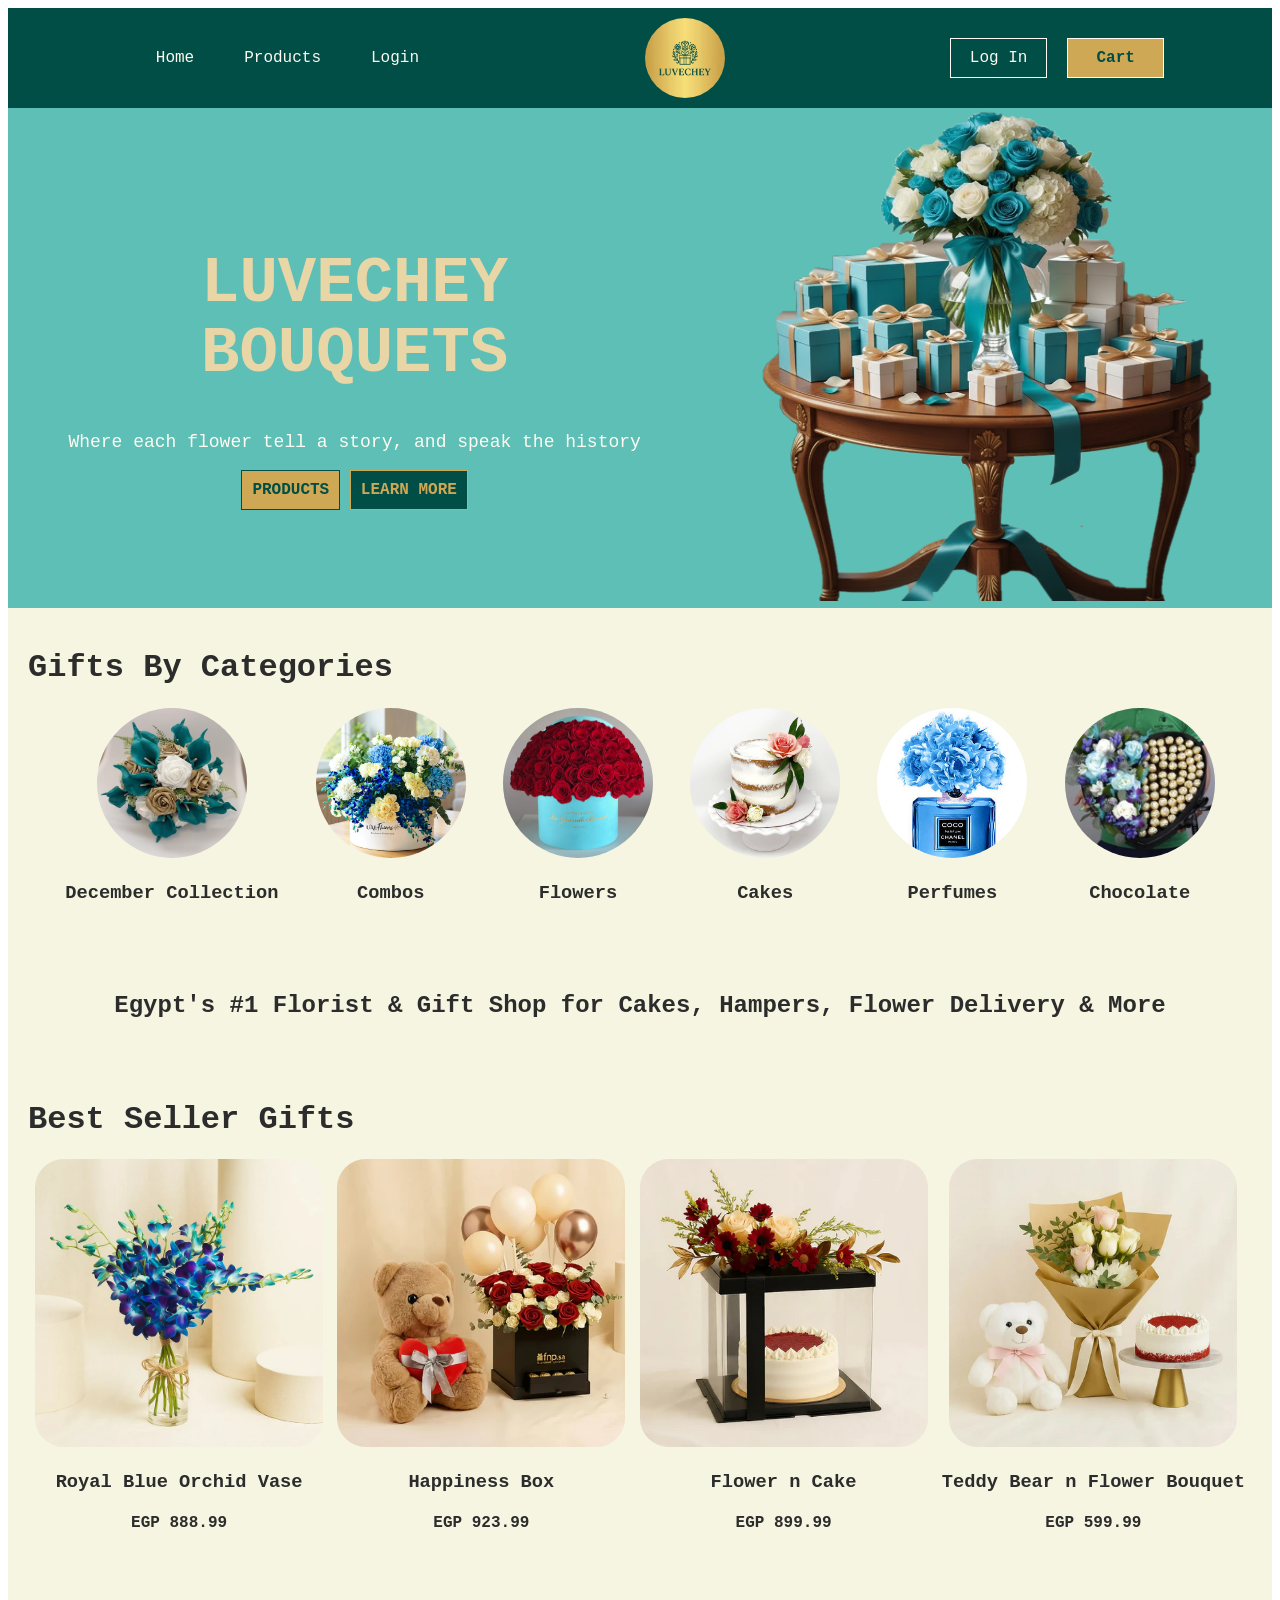
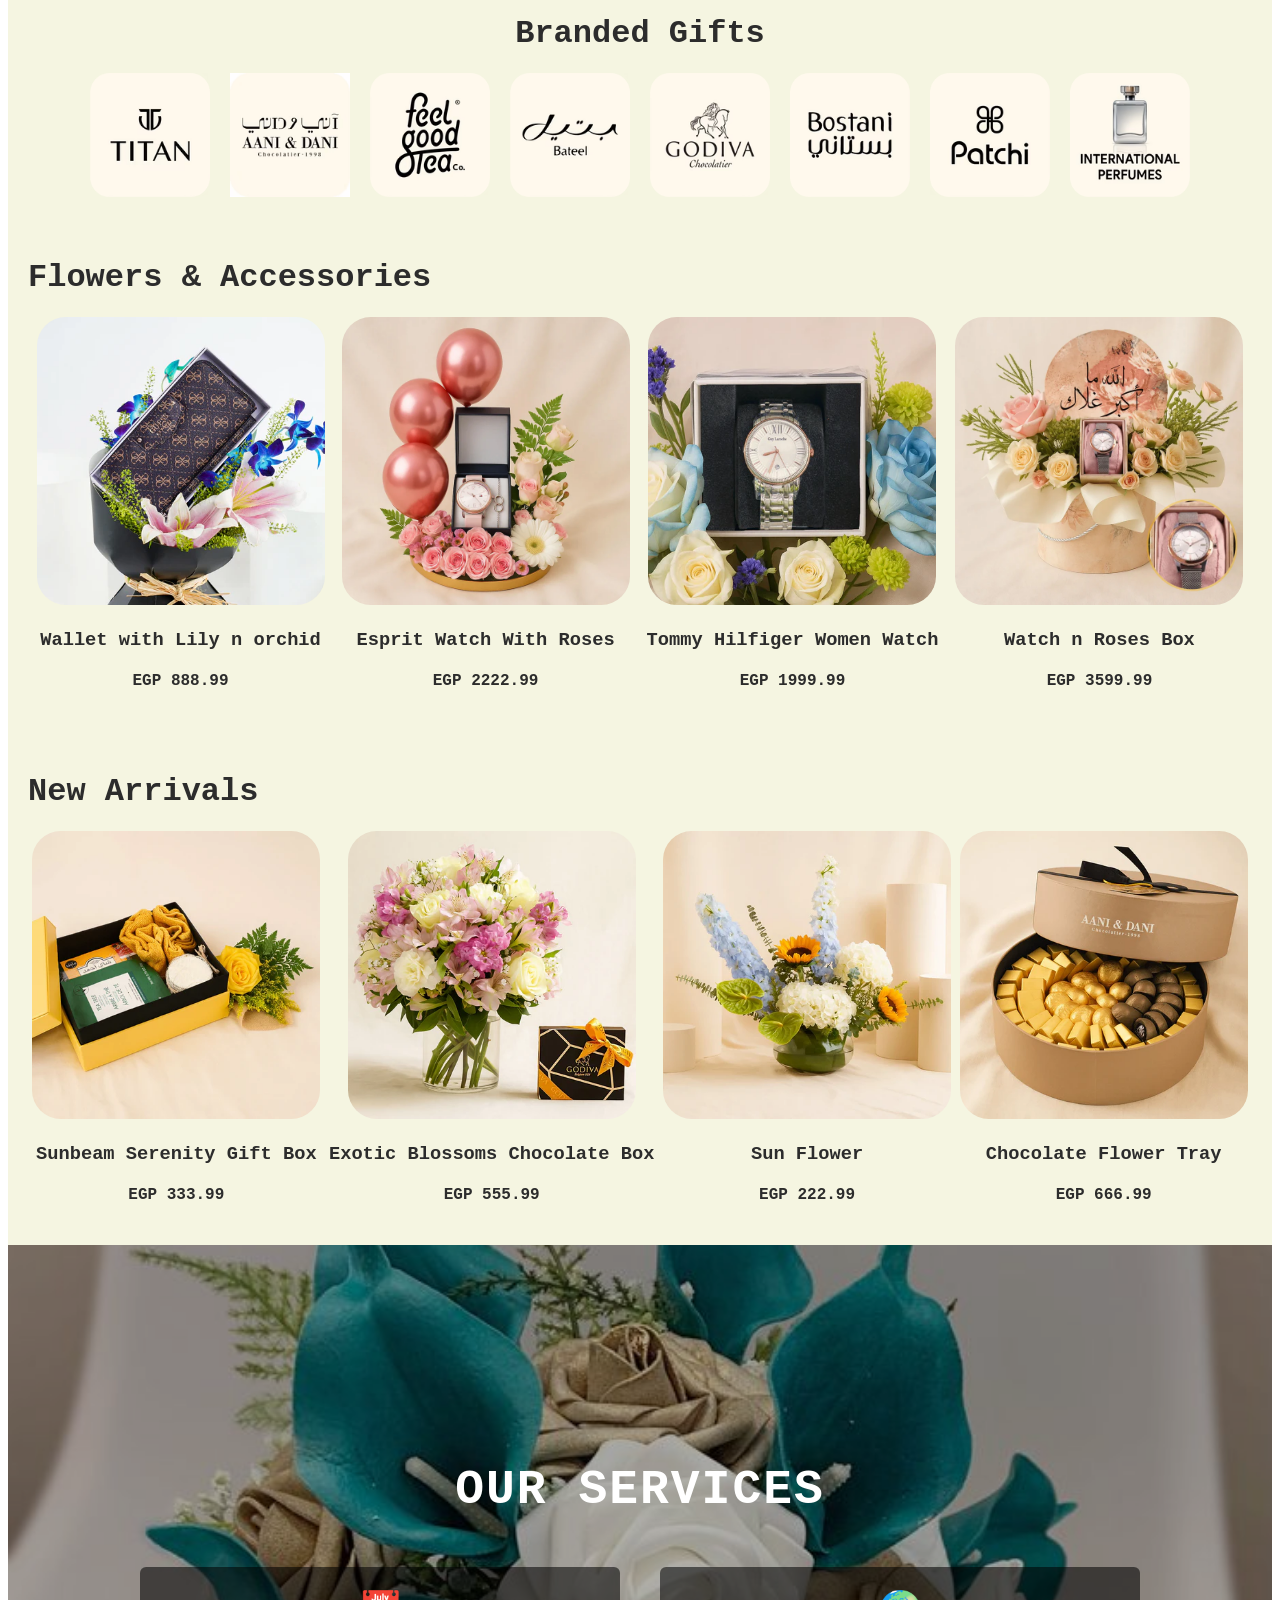
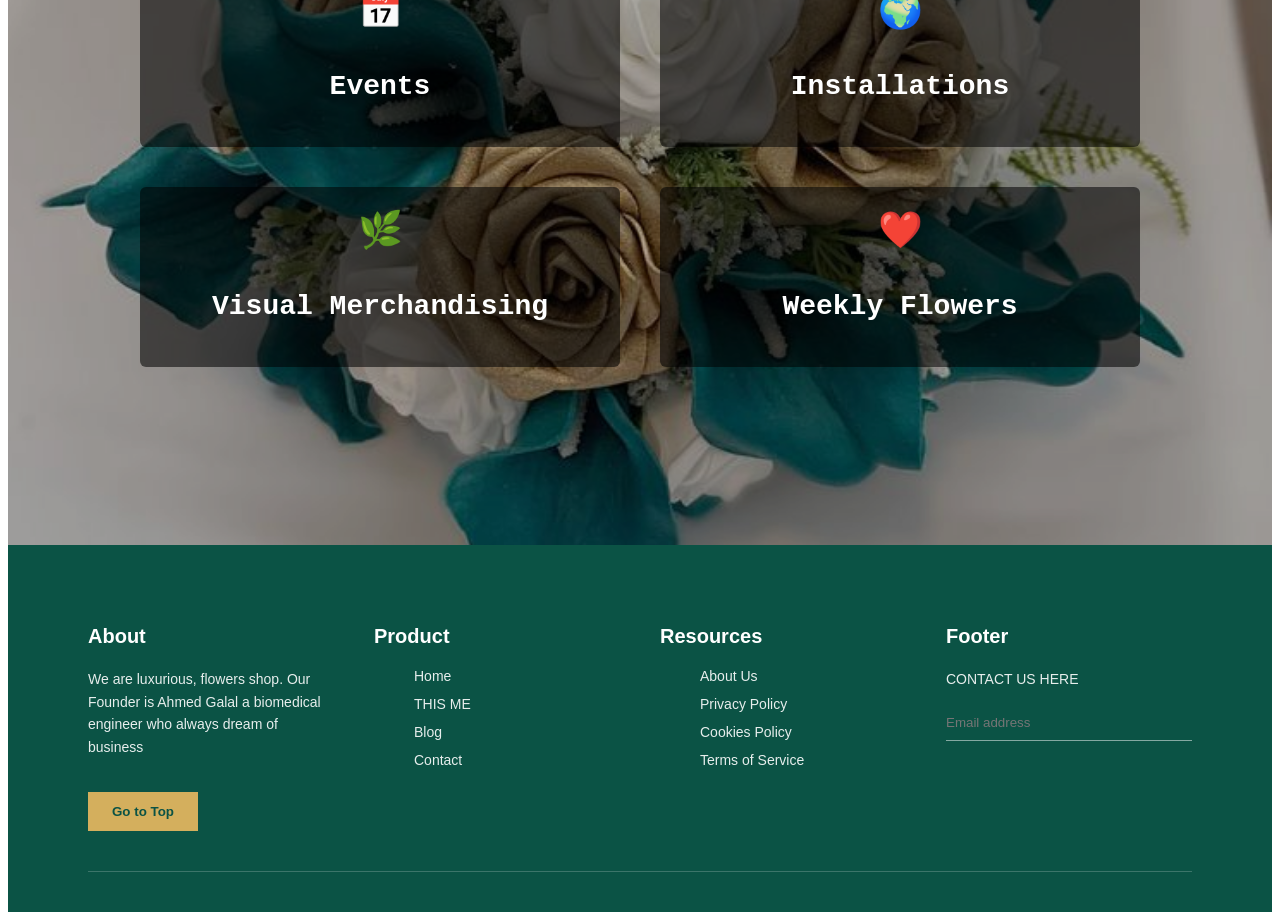
==== index.html @ 708b2d36 "first commit" ====
<!DOCTYPE html>
<html lang="en">

<head>
    <meta charset="UTF-8">
    <meta name="viewport" content="width=device-width, initial-scale=1.0">
    <title>Flowers</title>
    <link rel="stylesheet" href="style.css">
</head>

<body>
    <header>
        <nav>
            <ul>
                <li><a href="./index.html">Home</a></li>
                <li><a href="./products.html">Products</a></li>
                <li><a href="./login.html">Login</a></li>
            </ul>
            <img src="/Assets/logo.png" alt="">
            <div>
                <button class="login" onclick="window.location.href='login.html'">Log In</button>
                <button class="Chart" onclick="window.location.href='cart.html'">Cart</button>

            </div>
        </nav>
    </header>
    <main>
        <div class="hero">
            <div class="heroLeft">
                <h1>LUVECHEY <br>BOUQUETS</h1>
                <p>Where each flower tell a story, and speak the history</p>
                <button class="productsButton">PRODUCTS</button>
                <button class="learnMore">LEARN MORE</button>
            </div>
            <div>
                <img src="./Assets/heroTable.png" alt="">
            </div>
        </div>
        <div class="Categories">
            <div>
                <h1>Gifts By Categories</h1>
            </div>
            <div class="giftsCategories">
                <div>
                    <img src="./Assets/collection1.jpg" alt="">
                    <h3>December Collection</h3>
                </div>
                <div>
                    <img src="./Assets/collection2.webp" alt="">
                    <h3>Combos</h3>
                </div>
                <div>
                    <img src="./Assets/collection3.webp" alt="">
                    <h3>Flowers</h3>
                </div>
                <div>
                    <img src="./Assets/collection4.jpg" alt="">
                    <h3>Cakes</h3>
                </div>
                <div>
                    <img src="./Assets/collection5.jpg" alt="">
                    <h3>Perfumes</h3>
                </div>
                <div>
                    <img src="./Assets/collection6.webp" alt="">
                    <h3>Chocolate</h3>
                </div>
            </div>
            <div>
                <h2 style="text-align: center; padding-top: 50px;"> Egypt's #1 Florist & Gift Shop for Cakes, Hampers,
                    Flower Delivery & More </h2>
            </div>
        </div>
        <div class="Categories">
            <div>
                <h1>Best Seller Gifts</h1>
            </div>
            <div class="bestSellerCategories">
                <div>
                    <img src="./Assets/bestSeller1.jpg" alt="">
                    <h3>Royal Blue Orchid Vase</h3>
                    <h4>EGP 888.99</h4>
                </div>
                <div>
                    <img src="./Assets/bestSeller2.jpg" alt="">
                    <h3>Happiness Box</h3>
                    <h4>EGP 923.99</h4>
                </div>
                <div>
                    <img src="./Assets/bestSeller3.webp" alt="">
                    <h3>Flower n Cake </h3>
                    <h4>EGP 899.99</h4>
                </div>
                <div>
                    <img src="./Assets/bestSeller4.webp" alt="">
                    <h3>Teddy Bear n Flower Bouquet</h3>
                    <h4>EGP 599.99</h4>
                </div>
            </div>
        </div>
        <div class="Categories">
            <div>
                <h1 style="text-align: center;">Branded Gifts</h1>
            </div>
            <div class="brandCategories">
                <img src="./Assets/brand1.avif" alt="">
                <img src="./Assets/brand2.avif" alt="">
                <img src="./Assets/brand3.avif" alt="">
                <img src="./Assets/brand4.avif" alt="">
                <img src="./Assets/brand5.avif" alt="">
                <img src="./Assets/brand6.avif" alt="">
                <img src="./Assets/brand7.avif" alt="">
                <img src="./Assets/brand8.avif" alt="">

            </div>
        </div>
        <div class="Categories">
            <div>
                <h1>Flowers & Accessories</h1>
            </div>
            <div class="Accessories">
                <div>
                    <img src="./Assets/flowers1.webp" alt="">
                    <h3>Wallet with Lily n orchid </h3>
                    <h4>EGP 888.99</h4>
                </div>
                <div>
                    <img src="./Assets/flowers2.webp" alt="">
                    <h3>Esprit Watch With Roses</h3>
                    <h4>EGP 2222.99</h4>
                </div>
                <div>
                    <img src="./Assets/flowers3.webp" alt="">
                    <h3>Tommy Hilfiger Women Watch</h3>
                    <h4>EGP 1999.99</h4>
                </div>
                <div>
                    <img src="./Assets/flowers4.webp" alt="">
                    <h3> Watch n Roses Box</h3>
                    <h4>EGP 3599.99</h4>
                </div>
            </div>
        </div>
        <div class="Categories">
            <div>
                <h1>New Arrivals</h1>
            </div>
            <div class="Arrivals">
                <div>
                    <img src="./Assets/arrivals1.webp" alt="">
                    <h3>Sunbeam Serenity Gift Box </h3>
                    <h4>EGP 333.99</h4>
                </div>
                <div>
                    <img src="./Assets/arrivals2.webp" alt="">
                    <h3>Exotic Blossoms Chocolate Box</h3>
                    <h4>EGP 555.99</h4>
                </div>
                <div>
                    <img src="./Assets/arrivals3.webp" alt="">
                    <h3>Sun Flower</h3>
                    <h4>EGP 222.99</h4>
                </div>
                <div>
                    <img src="./Assets/arrivals4.webp" alt="">
                    <h3> Chocolate Flower Tray</h3>
                    <h4>EGP 666.99</h4>
                </div>
            </div>
        </div>
        <section class="services">
            <div class="overlay"></div>

            <div class="content">
                <h1 class="section-title">OUR SERVICES</h1>

                <div class="grid">
                    <div class="card">
                        <div class="icon">📅</div>
                        <h2>Events</h2>
                    </div>

                    <div class="card">
                        <div class="icon">🌍</div>
                        <h2>Installations</h2>
                    </div>

                    <div class="card">
                        <div class="icon">🌿</div>
                        <h2>Visual Merchandising</h2>
                    </div>

                    <div class="card">
                        <div class="icon">❤️</div>
                        <h2>Weekly Flowers</h2>
                    </div>
                </div>
            </div>
        </section>


    </main>
   <footer class="footer">
    <div class="footer-container">

        <div class="footer-col">
            <h3>About</h3>
            <p>
                We are luxurious, flowers shop. Our Founder is Ahmed Galal a biomedical engineer who always dream of business
            </p>
            <button class="footer-btn" onclick="window.location.href='index.html'">Go to Top</button>
        </div>

        <div class="footer-col">
            <h3>Product</h3>
            <ul>
                <li>Home</li>
                <li>THIS ME</li>
                <li>Blog</li>
                <li>Contact</li>
            </ul>
        </div>

        <div class="footer-col">
            <h3>Resources</h3>
            <ul>
                <li>About Us</li>
                <li>Privacy Policy</li>
                <li>Cookies Policy</li>
                <li>Terms of Service</li>
            </ul>
        </div>

        <div class="footer-col">
            <h3>Footer</h3>
            <p>CONTACT US HERE</p>
            <input type="email" placeholder="Email address">
        </div>

    </div>

    <div class="footer-bottom"></div>
</footer>

 

</body>

</html>
---- style.css ----
body
{
    font-family: 'Courier New', Courier, monospace;
}
nav 
{
    background-color: #004E45;
    display: flex;
    justify-content: space-around;
    align-items: center;
   

}
nav ul
{
    list-style: none;
    color: #FDFBF2;
    display: flex;
    justify-content: flex-start;
   gap: 50px;
}
nav ul a
{
    text-decoration: none;
    color: #FDFBF2;
    display: flex;
    justify-content: flex-start;
   gap: 50px;
}
nav img 
{   
    width:  100px;
    height: 100px;
    border-radius: 50%;
    padding: 10px;  
    
}
nav div{
    display: flex;
    gap: 20px;
}
.login
{
    all: unset;
    background-color: transparent;
    color: #FDFBF2;
    border: 1px solid #FDFBF2;
    padding: 10px;
    width: 75px;
    text-align: center;
}
.Chart
{
    all: unset;
    background-color: #CFA855;
    color: #004E45;
    border: 1px solid #FDFBF2;
    padding: 10px;
    width: 75px;
    text-align: center;
    font-weight: bold;
}
.hero
{
    height: 500px;
    background-color: #5DBFB6;
    display: flex;
    justify-content: space-around;
    align-items: center;
}
.hero img
{
    height: 490px;
    width: 450px;
}
.heroLeft
{
    text-align: center;
}
.heroLeft h1
{
    font-size: 64px;
    color: #E8D6A6;  /*edit this coloooooooooooooooooooooooooor*/
    line-height: 1.1;
   
    
}
.heroLeft p
{
    font-size: 18px;
    color: #FDFBF2;
    
    
}
.productsButton
{
    all: unset;
    background-color: #CFA855;
    color: #004E45;
    border: 1px solid #004E45;
    padding: 10px;
    text-align: center;
    font-weight: bold;
}
.learnMore
{
    all: unset;
    background-color: #004E45;
    color: #CFA855;
    border: 1px solid #CFA855;
    padding: 10px;
    text-align: center;
    font-weight: bold;
}
.Categories
{
    background-color: rgb(245, 245, 225);
    /* height: 500px; */
    color: #2C2C2C;
    padding: 20px;
}
.giftsCategories
{
    display: flex;
    justify-content: space-evenly;
    align-items: center;
    text-align: center;
}
.giftsCategories img
{
    width: 150px;
    height: 150px;
    border-radius: 50%;
}
.bestSellerCategories 
{
     display: flex;
    justify-content: space-around;
    align-items: center;
    text-align: center;  
}
.bestSellerCategories img
{
    width: 288px;
    height: 288px;
    border-radius: 10%;
}
.brandCategories
{
    display: flex;
    gap: 20px;
    justify-content: center;
    align-items: center;
    
}
.brandCategories img
{

    width: 120px;
    height: 124px;
    
}
.Accessories
{
     display: flex;
    justify-content: space-around;
    align-items: center;
    text-align: center;  
}
.Accessories img
{
    width: 288px;
    height: 288px;
    border-radius: 10%;
}
.Arrivals
{
     display: flex;
    justify-content: space-around;
    align-items: center;
    text-align: center;  
}
.Arrivals img
{
    width: 288px;
    height: 288px;
    border-radius: 10%;
}

/* LOGIN PAGE */
.loginPage {
    min-height: calc(100vh - 120px);
    display: flex;
    justify-content: center;
    align-items: center;
    background-color: rgb(245, 245, 225);
}

.loginCard {
    background-color: #FDFBF2;
    width: 350px;
    padding: 40px;
    border-radius: 15px;
    text-align: center;
    box-shadow: 0 10px 25px rgba(0, 0, 0, 0.15);
}

.loginCard h1 {
    color: #004E45;
    margin-bottom: 10px;
}

.loginCard p {
    color: #2C2C2C;
    margin-bottom: 30px;
}

.loginCard form {
    display: flex;
    flex-direction: column;
    gap: 15px;
}

.loginCard input {
    padding: 12px;
    border-radius: 8px;
    border: 1px solid #ccc;
    font-size: 16px;
}

.loginCard input:focus {
    outline: none;
    border-color: #004E45;
}

.loginCard span {
    display: block;
    margin-top: 20px;
    font-size: 14px;
}

.loginCard a {
    color: #004E45;
    text-decoration: none;
    font-weight: bold;
}

:root{
    
    --textColor: #1b2741;

    --sectionBack: #f7f6f9;
}
*{
    
    box-sizing: border-box;
    
}
body
{
    font-family: 'Courier New', Courier, monospace;
    background-color: 
    var(--bodyBack);
    min-height: 100vh;
}
.container{
    width: 80vw;
    height:80vh;
    display: flex;
    flex-direction: column;
    justify-content: space-around;
    text-align: center;
    margin-left: 50px;
}
.header{
    width: 100%;
    text-align: center;
}
.header h1{
    font-size: 4em;
    text-transform: uppercase;
    color: var(--textColor);
}
.products{
    width: 100%;
    align-self: center;
    height: 70%;
    display: flex;
    justify-content: center;
    flex-wrap: wrap;
    gap: 40px;
}
.product{
    position: relative;
    background-color: var(--sectionBack);
    width: 300px;
    height: 100%;
    box-shadow: 0 5px 20px rgba(0, 0, 0, .3);
    display: flex;
    flex-direction: column;
    justify-content: space-between;
    padding: 20px 20px 40px;
    border-radius: 10px;
    transition: .3s;
}
.product:hover{
    transform: translateY(-15px);
    box-shadow: 0 5px 10px rgba(0, 0, 0, .2);
}
.image{
    width:100%;
    height: 60%;
    display: grid;
    place-content: center;
}
.image img{
    width: 240px;
}
.namePrice{
    width: 100%;
    display: flex;
    justify-content: space-between;
}
.namePrice h3{
    font-size: 2em;
    text-transform: capitalize;
    color: var(--textColor);
}
.namePrice span{
    font-size: 1.5em;
    color: var(--starColor);
}
.product p{
    font-size: 18px;
    line-height: 25px;
}
.stars svg{
    font-size: 1.3em;
    color: var(--starColor);
}
.bay{
    position: absolute;
    bottom: 20px;
    right: 20px;
}
.bay button{
    padding: 10px 20px;
    border-radius: 7px;
    border: none;
    background-color: var(--textColor);
    color: var(--sectionBack);
    font-size: 18px;
    text-transform: capitalize;
    cursor: pointer;
    transition: .5s;
}
.bay button:hover{
    transform: scale(1.1);
}

.services {
    position: relative;
    min-height: 100vh;
    background-image: url("./Assets/collection1.jpg");
    background-size: cover;
    background-position: center;
    display: flex;
    align-items: center;
    justify-content: center;
}
.overlay {
    position: absolute;
    inset: 0;
    background: rgba(0, 0, 0, 0.3);
}

.content {
    position: relative;
    text-align: center;
    width: 100%;
}

.section-title {
    color: #ffffff;
    font-size: 48px;
    font-weight: 700;
    letter-spacing: 2px;
    margin-bottom: 50px;
}

.grid {
    display: grid;
    grid-template-columns: repeat(2, 1fr);
    gap: 40px;
    width: 80%;
    max-width: 1000px;
    margin: auto;
}

.card {
    background: rgba(0, 0, 0, 0.55);
    height: 180px;
    display: flex;
    flex-direction: column;
    justify-content: center;
    align-items: center;
    border-radius: 6px;
    color: #fff;
    transition: 0.3s ease;
}

.card:hover {
    background: rgba(0, 0, 0, 0.75);
    transform: translateY(-5px);
}

.icon {
    font-size: 36px;
    margin-bottom: 15px;
}

.card h2 {
    font-size: 28px;
    font-weight: 600;
}

.footer {
    background-color: #0b5345;
    color: #ffffff;
    padding: 60px 80px 40px;
    font-family: Arial, Helvetica, sans-serif;
}

.footer-container {
    display: flex;
    justify-content: space-between;
    gap: 40px;
}

.footer-col {
    flex: 1;
}

.footer-col h3 {
    margin-bottom: 20px;
    font-size: 20px;
}

.footer-col p {
    font-size: 14px;
    line-height: 1.6;
    opacity: 0.9;
}

.footer-col ul {
    list-style: none;
}

.footer-col ul li {
    margin-bottom: 12px;
    font-size: 14px;
    cursor: pointer;
    opacity: 0.9;
}

.footer-col ul li:hover {
    text-decoration: underline;
}

.footer-btn {
    margin-top: 20px;
    background-color: #d4af5d;
    color: #0b5345;
    border: none;
    padding: 12px 24px;
    font-weight: bold;
    cursor: pointer;
}

.footer-col input {
    background: transparent;
    border: none;
    border-bottom: 1px solid rgba(255, 255, 255, 0.5);
    padding: 10px 0;
    width: 100%;
    color: #fff;
    outline: none;
}

.footer-bottom {
    margin-top: 40px;
    height: 1px;
    background-color: rgba(255, 255, 255, 0.2);
}
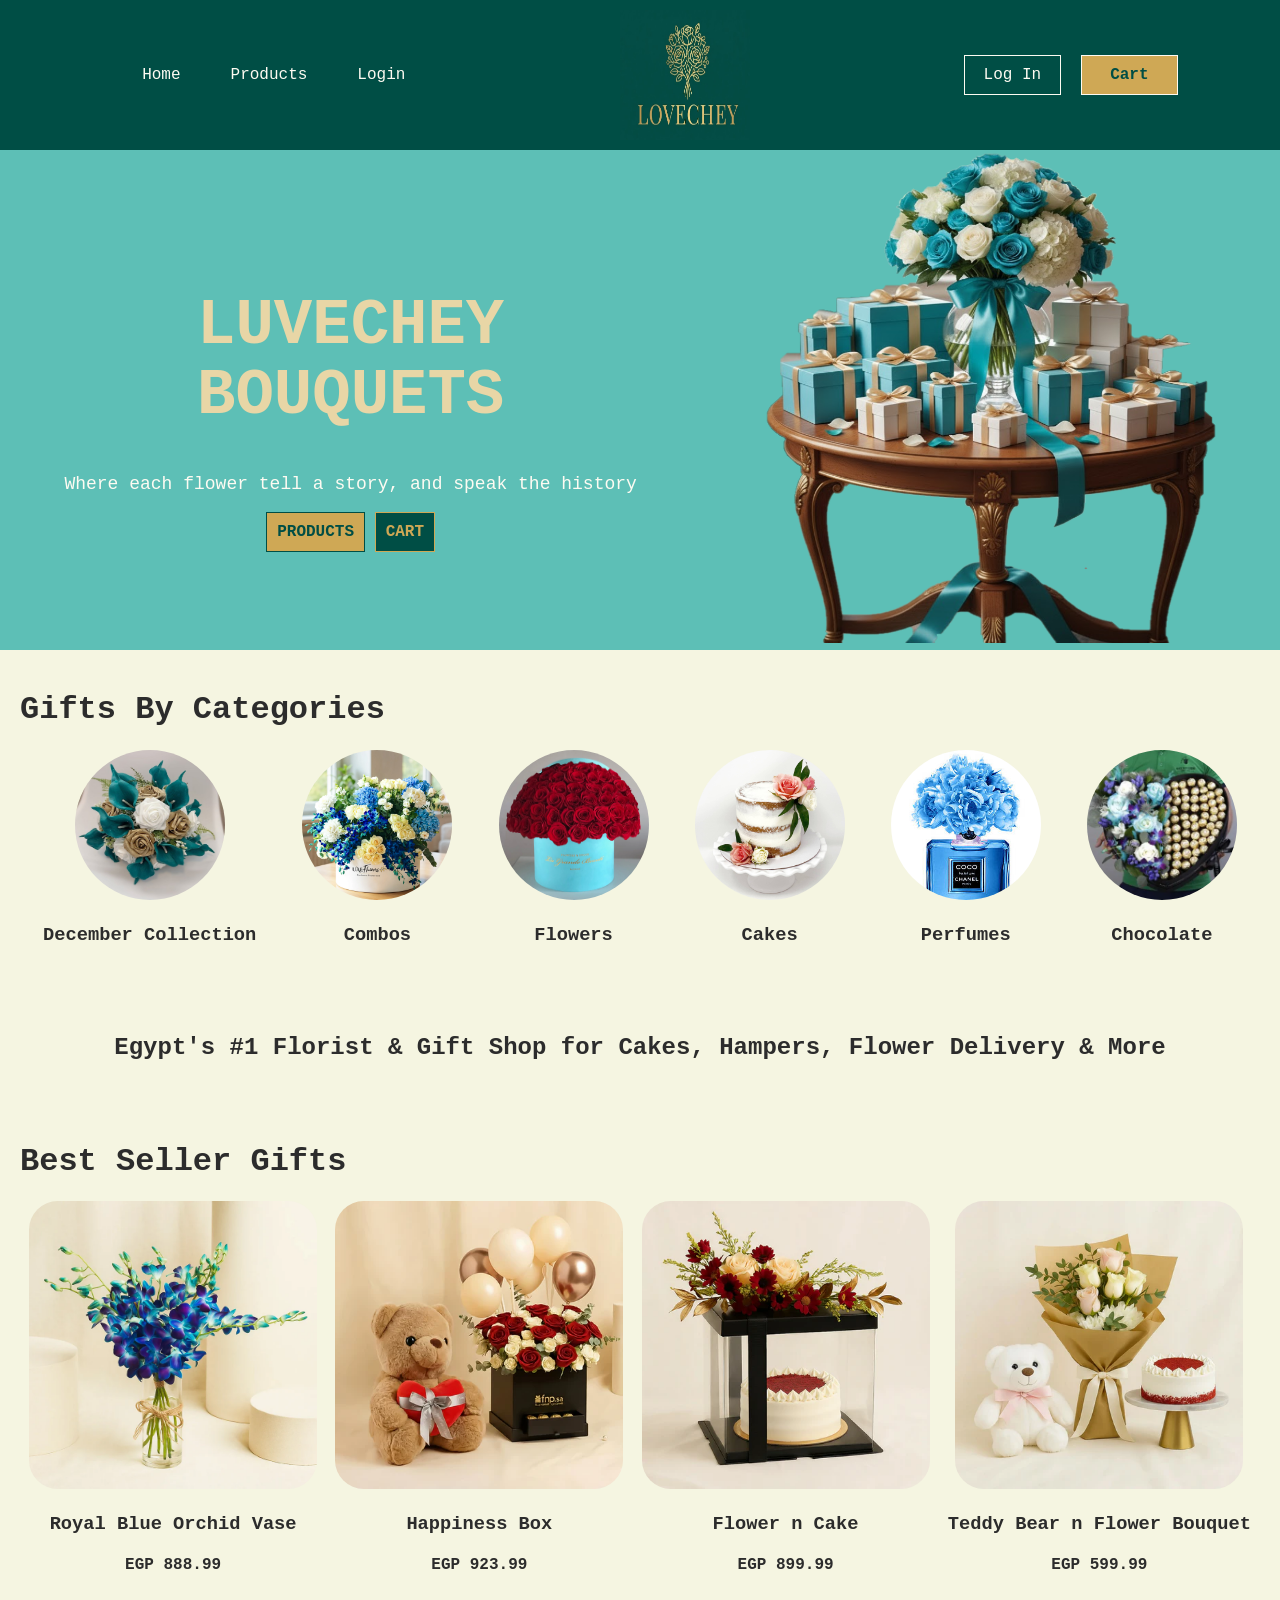
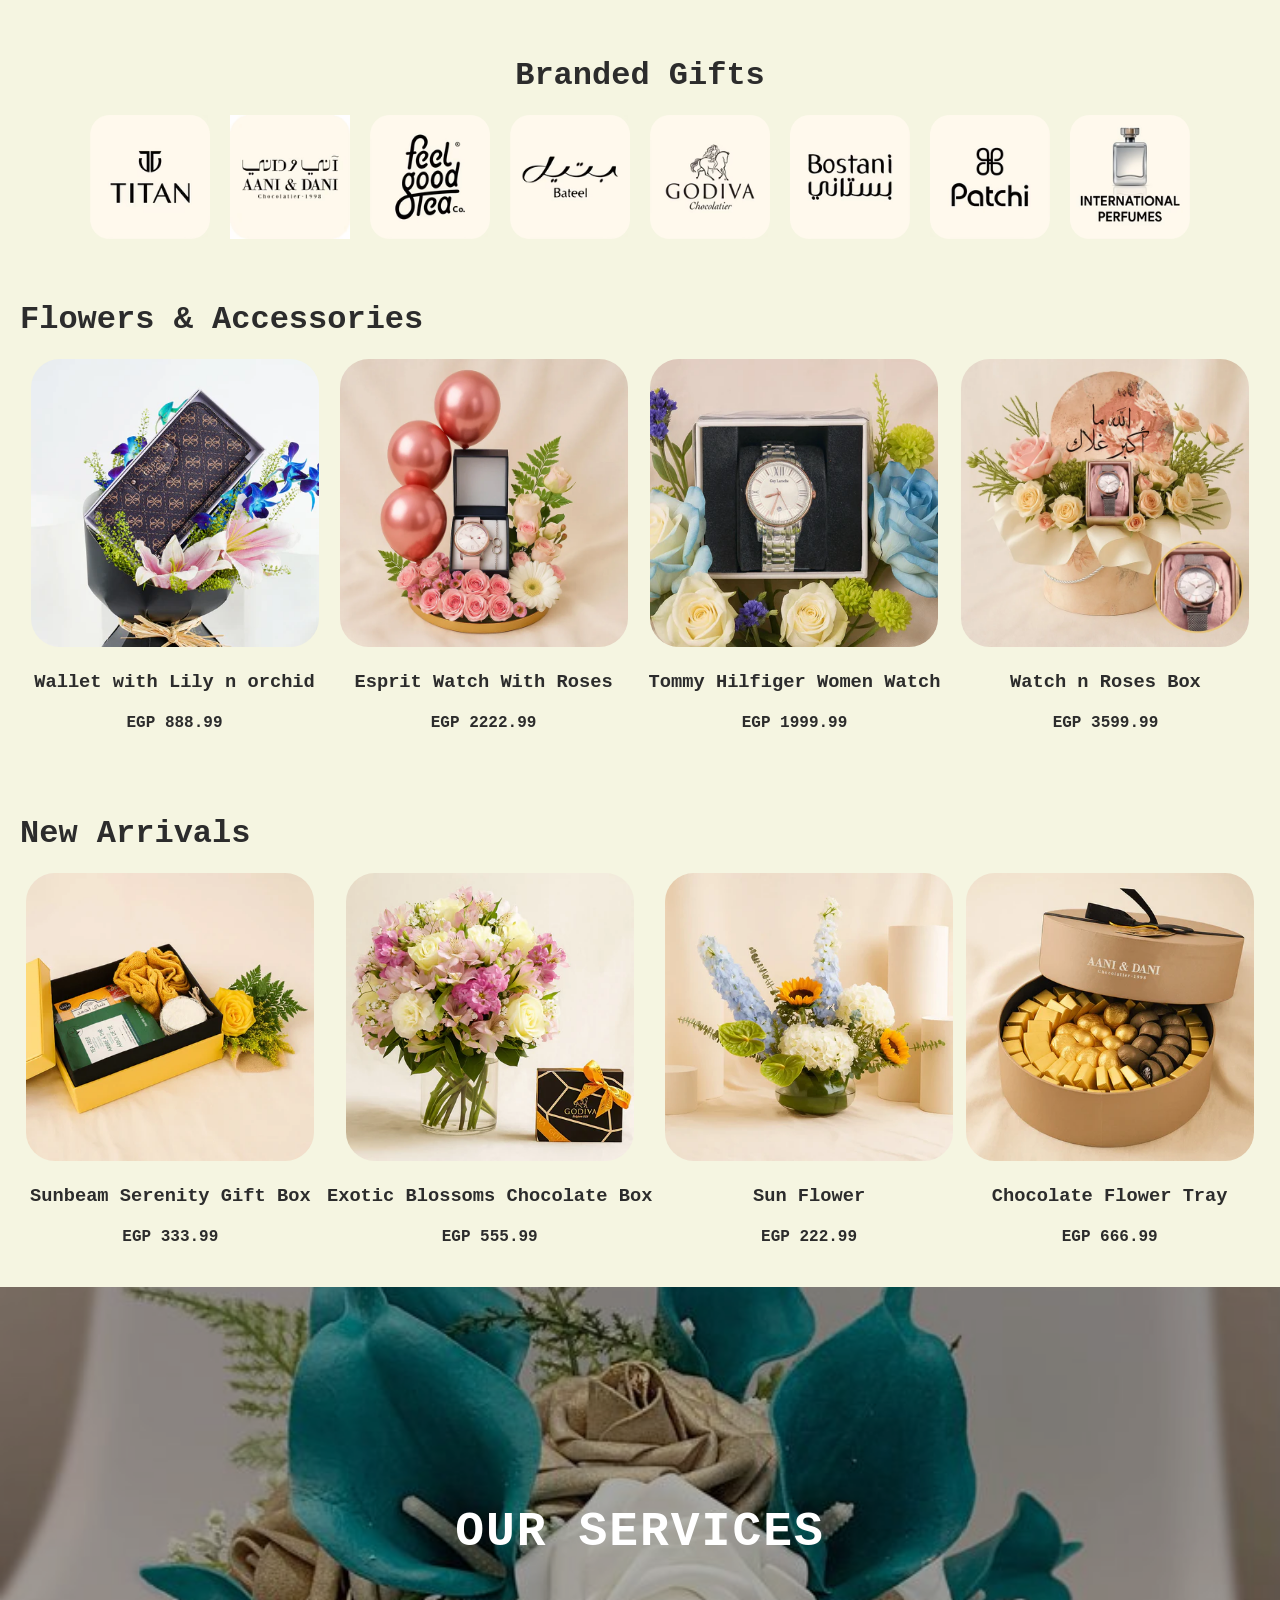
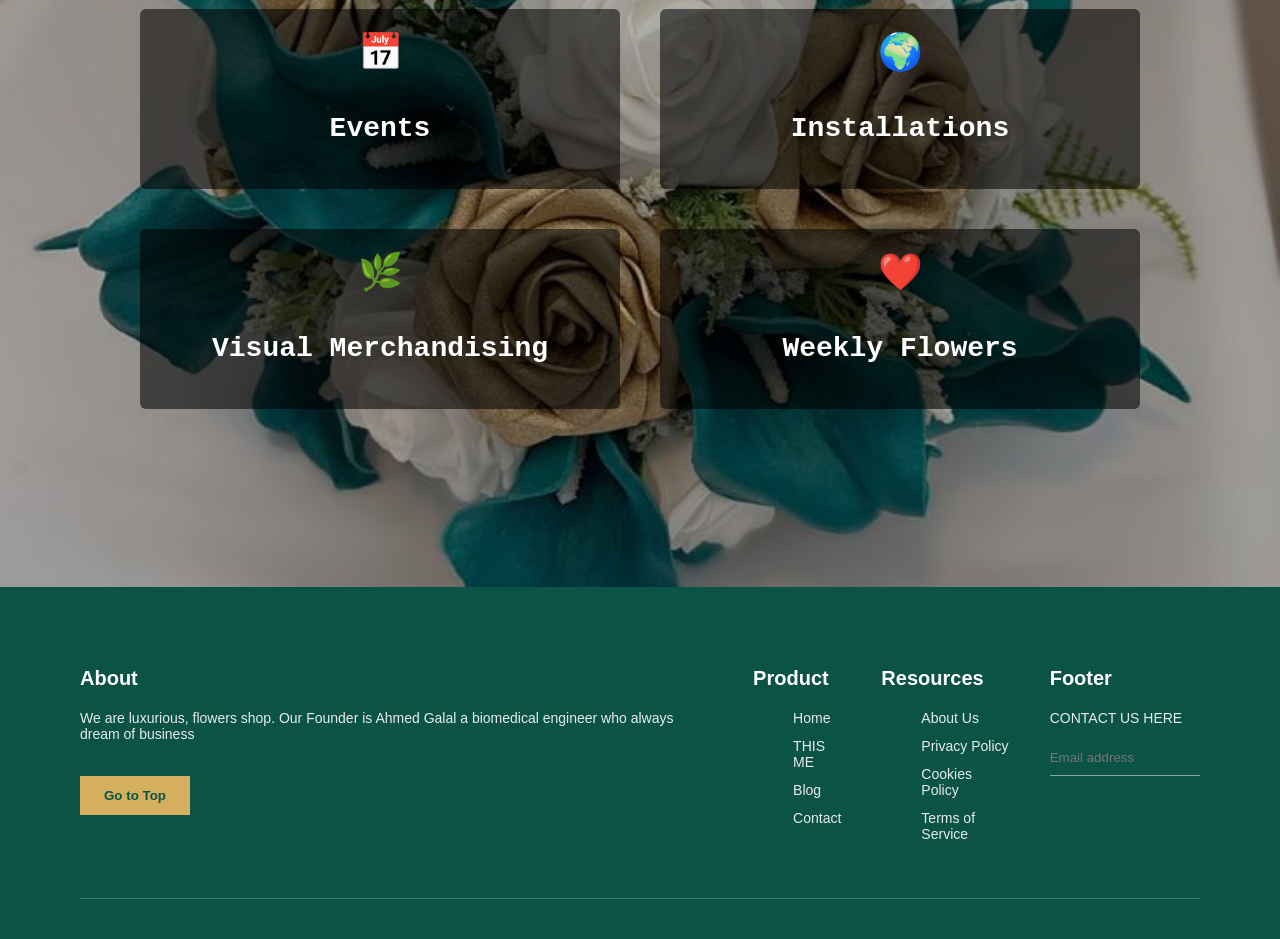
==== commit 7ed387b6: "update" ====
--- a/index.html
+++ b/index.html
@@ -16,7 +16,7 @@
                 <li><a href="./products.html">Products</a></li>
                 <li><a href="./login.html">Login</a></li>
             </ul>
-            <img src="/Assets/logo.png" alt="">
+            <img src="logo.png" alt="">
             <div>
                 <button class="login" onclick="window.location.href='login.html'">Log In</button>
                 <button class="Chart" onclick="window.location.href='cart.html'">Cart</button>
@@ -29,8 +29,8 @@
             <div class="heroLeft">
                 <h1>LUVECHEY <br>BOUQUETS</h1>
                 <p>Where each flower tell a story, and speak the history</p>
-                <button class="productsButton">PRODUCTS</button>
-                <button class="learnMore">LEARN MORE</button>
+                <button class="productsButton" onclick="window.location.href='products.html'">PRODUCTS</button>
+                <button class="learnMore" onclick="window.location.href='cart.html'">CART</button>
             </div>
             <div>
                 <img src="./Assets/heroTable.png" alt="">
--- a/style.css
+++ b/style.css
@@ -1,46 +1,47 @@
-body
-{
+
+body {
     font-family: 'Courier New', Courier, monospace;
-}
-nav 
-{
+    margin: 0;
+    min-height: 100vh;
+}
+
+:root {
+    --textColor: #1b2741;
+    --sectionBack: #f7f6f9;
+}
+
+nav {
     background-color: #004E45;
     display: flex;
     justify-content: space-around;
     align-items: center;
-   
-
-}
-nav ul
-{
+}
+
+nav ul {
     list-style: none;
-    color: #FDFBF2;
-    display: flex;
-    justify-content: flex-start;
-   gap: 50px;
-}
-nav ul a
-{
+    display: flex;
+    gap: 50px;
+}
+
+nav ul a,
+nav a {
     text-decoration: none;
     color: #FDFBF2;
-    display: flex;
-    justify-content: flex-start;
-   gap: 50px;
-}
-nav img 
-{   
-    width:  100px;
-    height: 100px;
-    border-radius: 50%;
-    padding: 10px;  
+}
+
+nav img {
+    width: 130px;
+    height: 130px;
     
-}
-nav div{
+    padding: 10px;
+}
+
+nav div {
     display: flex;
     gap: 20px;
 }
-.login
-{
+
+.login {
     all: unset;
     background-color: transparent;
     color: #FDFBF2;
@@ -49,8 +50,8 @@
     width: 75px;
     text-align: center;
 }
-.Chart
-{
+
+.Chart {
     all: unset;
     background-color: #CFA855;
     color: #004E45;
@@ -60,134 +61,95 @@
     text-align: center;
     font-weight: bold;
 }
-.hero
-{
+
+.hero {
     height: 500px;
     background-color: #5DBFB6;
     display: flex;
     justify-content: space-around;
     align-items: center;
 }
-.hero img
-{
+
+.hero img {
     height: 490px;
     width: 450px;
 }
-.heroLeft
-{
-    text-align: center;
-}
-.heroLeft h1
-{
+
+.heroLeft {
+    text-align: center;
+}
+
+.heroLeft h1 {
     font-size: 64px;
-    color: #E8D6A6;  /*edit this coloooooooooooooooooooooooooor*/
+    color: #E8D6A6;
     line-height: 1.1;
-   
-    
-}
-.heroLeft p
-{
+}
+
+.heroLeft p {
     font-size: 18px;
     color: #FDFBF2;
-    
-    
-}
-.productsButton
-{
+}
+
+.productsButton {
     all: unset;
     background-color: #CFA855;
     color: #004E45;
     border: 1px solid #004E45;
     padding: 10px;
-    text-align: center;
-    font-weight: bold;
-}
-.learnMore
-{
+    font-weight: bold;
+}
+
+.learnMore {
     all: unset;
     background-color: #004E45;
     color: #CFA855;
     border: 1px solid #CFA855;
     padding: 10px;
-    text-align: center;
-    font-weight: bold;
-}
-.Categories
-{
+    font-weight: bold;
+}
+
+.Categories {
     background-color: rgb(245, 245, 225);
-    /* height: 500px; */
     color: #2C2C2C;
     padding: 20px;
 }
-.giftsCategories
-{
-    display: flex;
-    justify-content: space-evenly;
-    align-items: center;
-    text-align: center;
-}
-.giftsCategories img
-{
+
+.giftsCategories,
+.bestSellerCategories,
+.Accessories,
+.Arrivals {
+    display: flex;
+    justify-content: space-around;
+    align-items: center;
+    text-align: center;
+}
+
+.giftsCategories img {
     width: 150px;
     height: 150px;
     border-radius: 50%;
 }
-.bestSellerCategories 
-{
-     display: flex;
-    justify-content: space-around;
-    align-items: center;
-    text-align: center;  
-}
-.bestSellerCategories img
-{
+
+.bestSellerCategories img,
+.Accessories img,
+.Arrivals img {
     width: 288px;
     height: 288px;
     border-radius: 10%;
 }
-.brandCategories
-{
+
+.brandCategories {
     display: flex;
     gap: 20px;
     justify-content: center;
     align-items: center;
-    
-}
-.brandCategories img
-{
-
+}
+
+.brandCategories img {
     width: 120px;
     height: 124px;
-    
-}
-.Accessories
-{
-     display: flex;
-    justify-content: space-around;
-    align-items: center;
-    text-align: center;  
-}
-.Accessories img
-{
-    width: 288px;
-    height: 288px;
-    border-radius: 10%;
-}
-.Arrivals
-{
-     display: flex;
-    justify-content: space-around;
-    align-items: center;
-    text-align: center;  
-}
-.Arrivals img
-{
-    width: 288px;
-    height: 288px;
-    border-radius: 10%;
-}
-
-/* LOGIN PAGE */
+}
+
 .loginPage {
     min-height: calc(100vh - 120px);
     display: flex;
@@ -245,119 +207,174 @@
     font-weight: bold;
 }
 
-:root{
-    
-    --textColor: #1b2741;
-
-    --sectionBack: #f7f6f9;
-}
-*{
-    
-    box-sizing: border-box;
-    
-}
-body
-{
-    font-family: 'Courier New', Courier, monospace;
-    background-color: 
-    var(--bodyBack);
-    min-height: 100vh;
-}
-.container{
+.shop-layout {
+    display: flex;
+    gap: 40px;
+    padding: 40px;
+}
+
+.filter {
+    width: 240px;
+    background: #fdfbf2;
+    padding: 20px;
+    border-radius: 10px;
+    box-shadow: 0 5px 15px rgba(0,0,0,.1);
+}
+
+.filter h2 {
+    color: #004E45;
+    margin-bottom: 20px;
+}
+
+.filter label {
+    display: block;
+    margin-bottom: 10px;
+    cursor: pointer;
+}
+
+.container {
     width: 80vw;
-    height:80vh;
+    height: 80vh;
     display: flex;
     flex-direction: column;
     justify-content: space-around;
     text-align: center;
     margin-left: 50px;
 }
-.header{
-    width: 100%;
-    text-align: center;
-}
-.header h1{
+
+.header h1 {
     font-size: 4em;
     text-transform: uppercase;
     color: var(--textColor);
 }
-.products{
+
+.search-box {
+    display: flex;
+    justify-content: center;
+    gap: 10px;
+    margin: 25px 0;
+}
+
+.search-box input {
+    padding: 12px;
+    width: 280px;
+    border-radius: 25px;
+    border: 1px solid #ccc;
+}
+
+.search-box button {
+    padding: 12px 24px;
+    border-radius: 25px;
+    background: #004E45;
+    color: white;
+    border: none;
+    cursor: pointer;
+}
+
+.products {
     width: 100%;
-    align-self: center;
-    height: 70%;
     display: flex;
     justify-content: center;
     flex-wrap: wrap;
     gap: 40px;
 }
-.product{
-    position: relative;
+
+.product {
     background-color: var(--sectionBack);
-    width: 300px;
-    height: 100%;
-    box-shadow: 0 5px 20px rgba(0, 0, 0, .3);
-    display: flex;
-    flex-direction: column;
+    width: 240px;
+    padding: 20px;
+    border-radius: 12px;
+    box-shadow: 0 5px 20px rgba(0,0,0,.3);
+    text-align: center;
+    transition: .3s;
+}
+
+.product:hover {
+    transform: translateY(-15px);
+}
+
+.product img {
+    width: 180px;
+}
+
+.add-cart {
+    margin-top: 15px;
+    background: #004E45;
+    color: white;
+    border: none;
+    padding: 10px 18px;
+    border-radius: 6px;
+    cursor: pointer;
+    font-weight: bold;
+}
+
+.add-cart:hover {
+    background: #CFA855;
+    color: #004E45;
+}
+
+.footer {
+    background-color: #0b5345;
+    color: #ffffff;
+    padding: 60px 80px 40px;
+    font-family: Arial, Helvetica, sans-serif;
+}
+
+.footer-container {
+    display: flex;
     justify-content: space-between;
-    padding: 20px 20px 40px;
-    border-radius: 10px;
-    transition: .3s;
-}
-.product:hover{
-    transform: translateY(-15px);
-    box-shadow: 0 5px 10px rgba(0, 0, 0, .2);
-}
-.image{
-    width:100%;
-    height: 60%;
-    display: grid;
-    place-content: center;
-}
-.image img{
-    width: 240px;
-}
-.namePrice{
+    gap: 40px;
+}
+
+.footer-col h3 {
+    margin-bottom: 20px;
+    font-size: 20px;
+}
+
+.footer-col p,
+.footer-col ul li {
+    font-size: 14px;
+    opacity: 0.9;
+}
+
+.footer-col ul {
+    list-style: none;
+}
+
+.footer-col ul li {
+    margin-bottom: 12px;
+    cursor: pointer;
+}
+
+.footer-col ul li:hover {
+    text-decoration: underline;
+}
+
+.footer-btn {
+    margin-top: 20px;
+    background-color: #d4af5d;
+    color: #0b5345;
+    border: none;
+    padding: 12px 24px;
+    font-weight: bold;
+    cursor: pointer;
+}
+
+.footer-col input {
+    background: transparent;
+    border: none;
+    border-bottom: 1px solid rgba(255,255,255,.5);
+    padding: 10px 0;
     width: 100%;
-    display: flex;
-    justify-content: space-between;
-}
-.namePrice h3{
-    font-size: 2em;
-    text-transform: capitalize;
-    color: var(--textColor);
-}
-.namePrice span{
-    font-size: 1.5em;
-    color: var(--starColor);
-}
-.product p{
-    font-size: 18px;
-    line-height: 25px;
-}
-.stars svg{
-    font-size: 1.3em;
-    color: var(--starColor);
-}
-.bay{
-    position: absolute;
-    bottom: 20px;
-    right: 20px;
-}
-.bay button{
-    padding: 10px 20px;
-    border-radius: 7px;
-    border: none;
-    background-color: var(--textColor);
-    color: var(--sectionBack);
-    font-size: 18px;
-    text-transform: capitalize;
-    cursor: pointer;
-    transition: .5s;
-}
-.bay button:hover{
-    transform: scale(1.1);
-}
-
+    color: #fff;
+    outline: none;
+}
+
+.footer-bottom {
+    margin-top: 40px;
+    height: 1px;
+    background-color: rgba(255,255,255,.2);
+}
 .services {
     position: relative;
     min-height: 100vh;
@@ -423,72 +440,3 @@
     font-size: 28px;
     font-weight: 600;
 }
-
-.footer {
-    background-color: #0b5345;
-    color: #ffffff;
-    padding: 60px 80px 40px;
-    font-family: Arial, Helvetica, sans-serif;
-}
-
-.footer-container {
-    display: flex;
-    justify-content: space-between;
-    gap: 40px;
-}
-
-.footer-col {
-    flex: 1;
-}
-
-.footer-col h3 {
-    margin-bottom: 20px;
-    font-size: 20px;
-}
-
-.footer-col p {
-    font-size: 14px;
-    line-height: 1.6;
-    opacity: 0.9;
-}
-
-.footer-col ul {
-    list-style: none;
-}
-
-.footer-col ul li {
-    margin-bottom: 12px;
-    font-size: 14px;
-    cursor: pointer;
-    opacity: 0.9;
-}
-
-.footer-col ul li:hover {
-    text-decoration: underline;
-}
-
-.footer-btn {
-    margin-top: 20px;
-    background-color: #d4af5d;
-    color: #0b5345;
-    border: none;
-    padding: 12px 24px;
-    font-weight: bold;
-    cursor: pointer;
-}
-
-.footer-col input {
-    background: transparent;
-    border: none;
-    border-bottom: 1px solid rgba(255, 255, 255, 0.5);
-    padding: 10px 0;
-    width: 100%;
-    color: #fff;
-    outline: none;
-}
-
-.footer-bottom {
-    margin-top: 40px;
-    height: 1px;
-    background-color: rgba(255, 255, 255, 0.2);
-}
